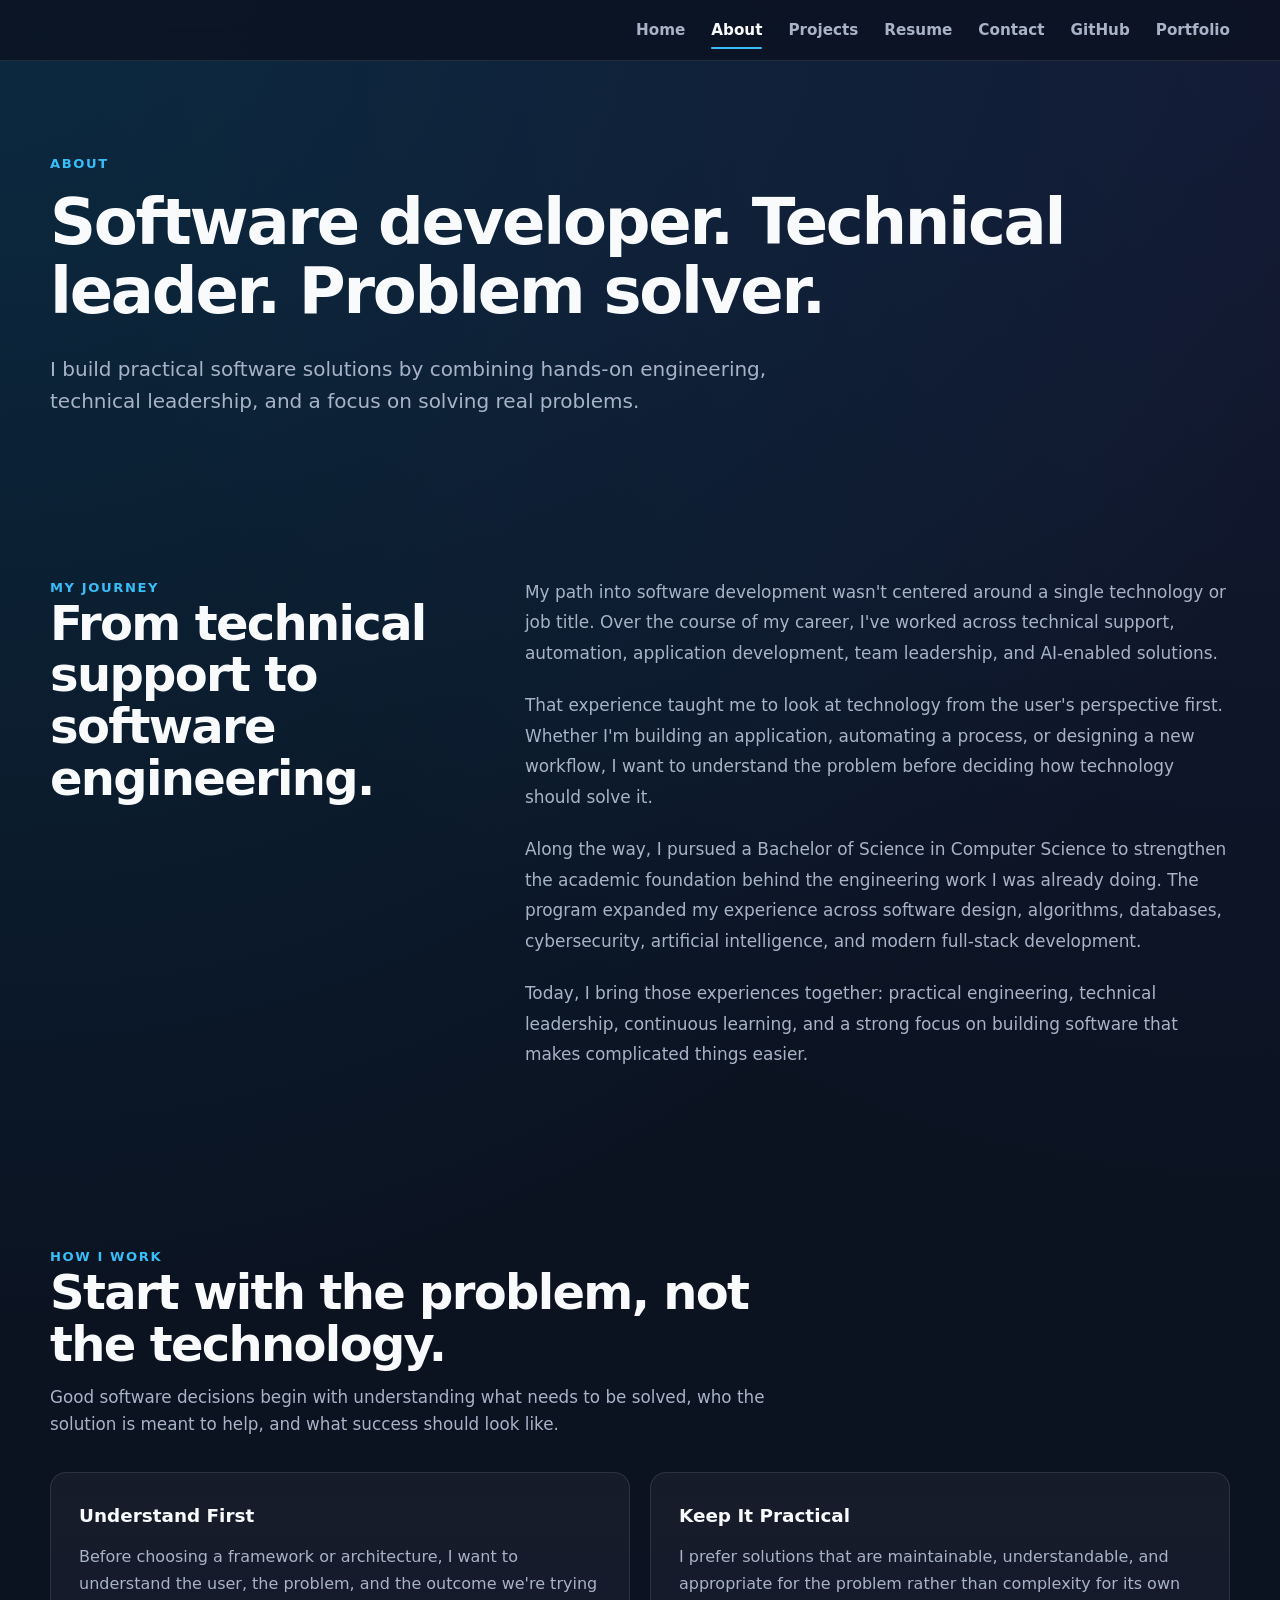
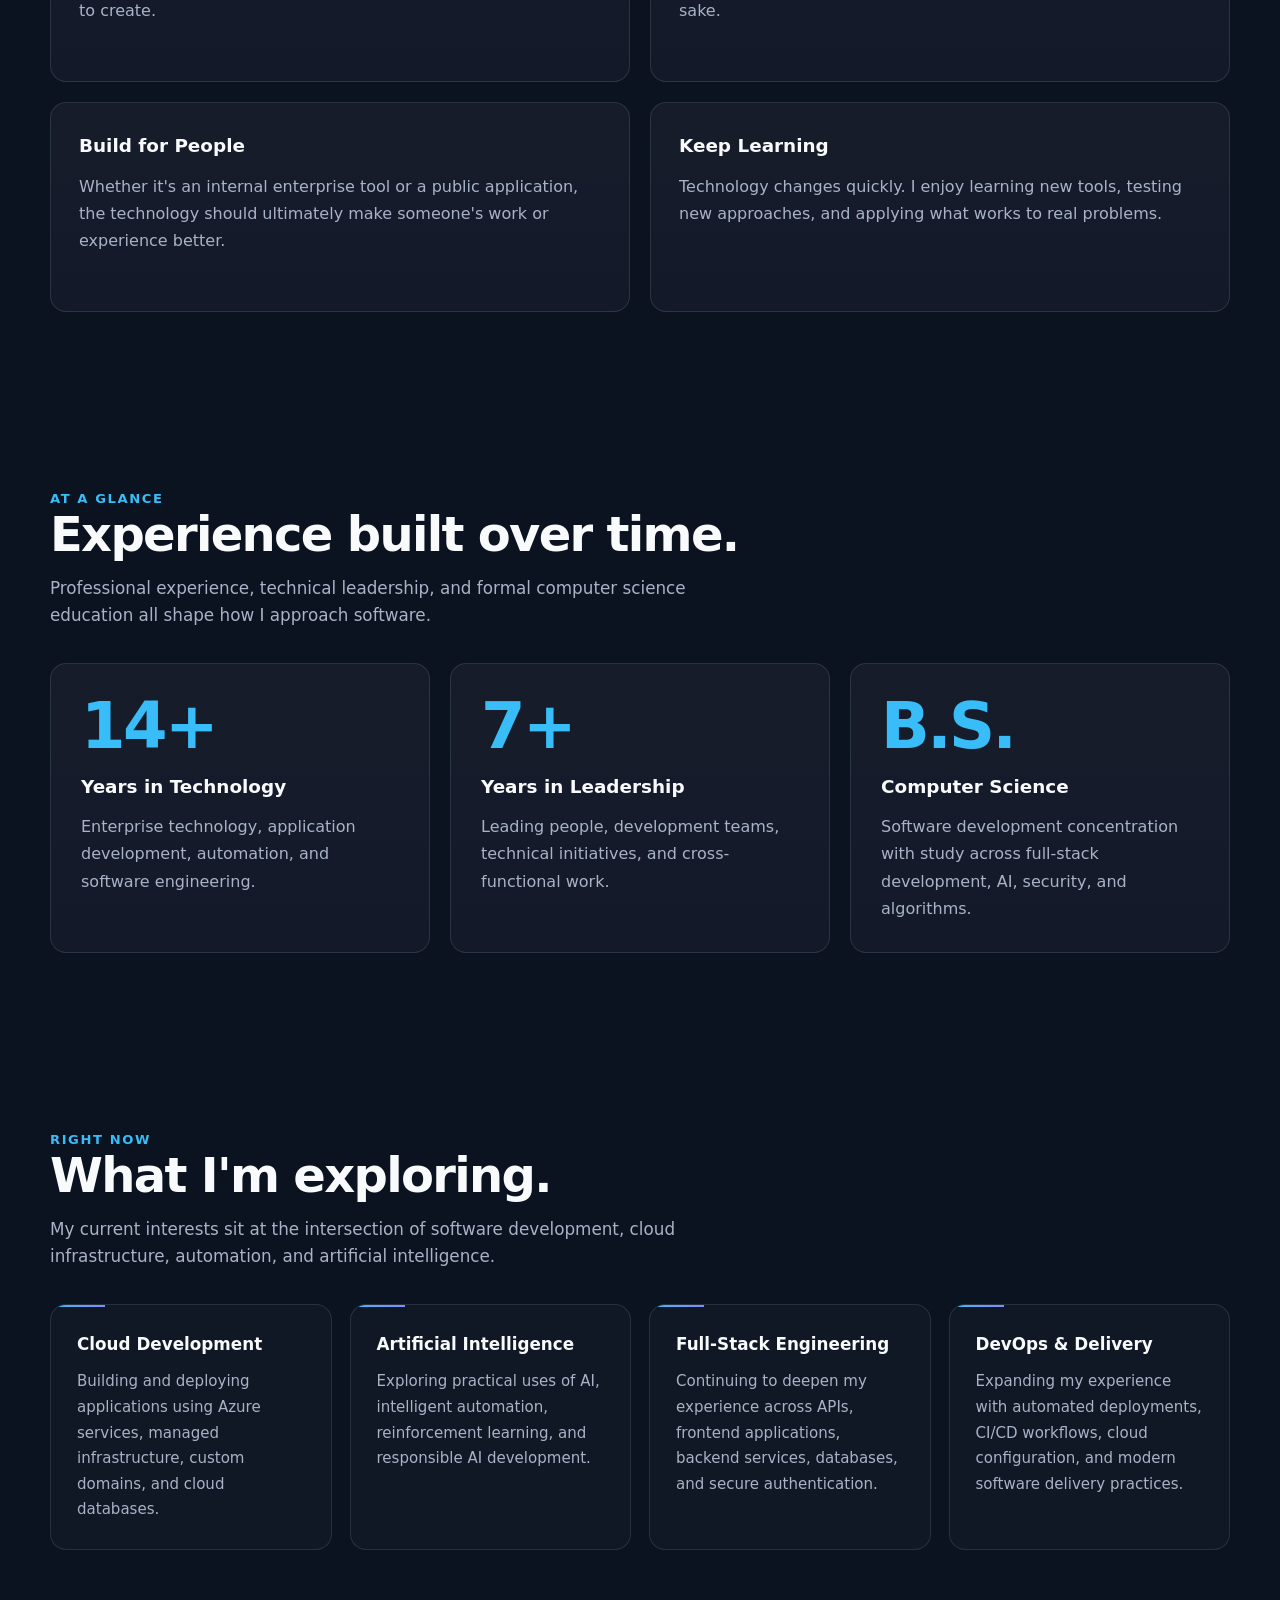
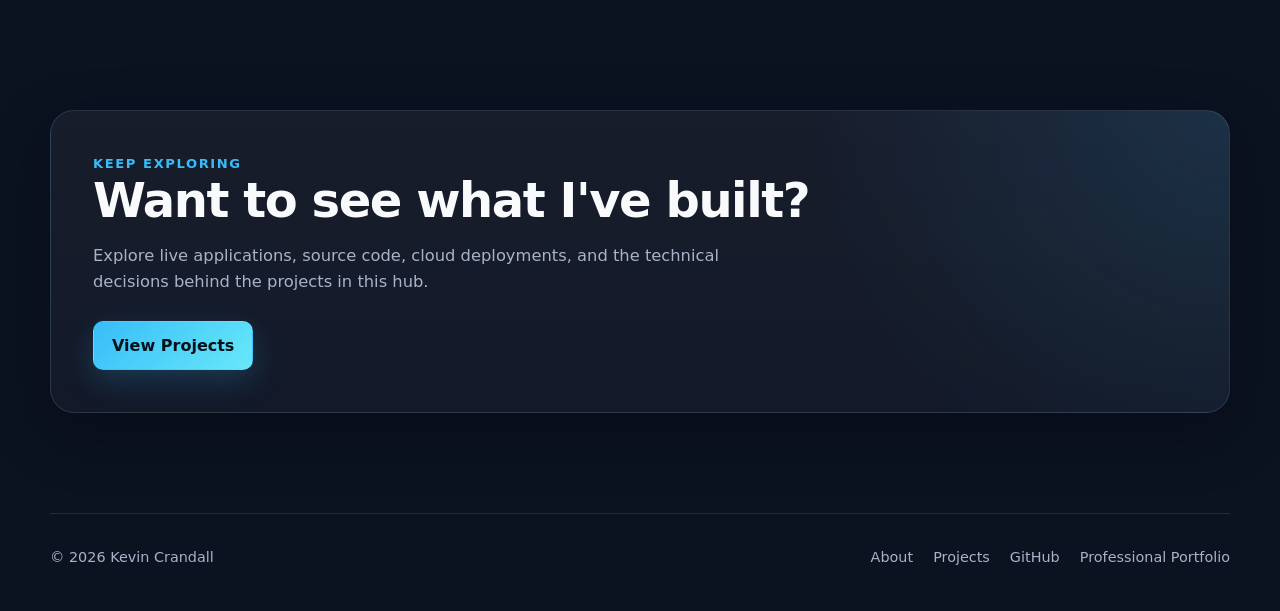
==== about.html @ 57bf664c "Add contact page, projects page, and resume page; update footer year dynamically and enhance navigat" ====
<!DOCTYPE html>
<html lang="en">
  <head>
    <meta charset="UTF-8">
    <meta name="viewport" content="width=device-width, initial-scale=1.0">

    <title>About | Kevin Crandall Developer Hub</title>

    <meta
      name="description"
      content="Learn more about Kevin Crandall, his path into software development, engineering approach, and current technical interests."
    >

    <link rel="icon" href="favicon.ico">
    <link rel="stylesheet" href="assets/css/styles.css">
  </head>

  <body>
    <header class="site-header">
      <nav class="site-nav" aria-label="Primary navigation">
        <div class="nav-links">
          <a href="index.html">Home</a>
          <a href="about.html" aria-current="page">About</a>
          <a href="projects.html">Projects</a>
          <a href="resume.html">Resume</a>
          <a href="contact.html">Contact</a>

          <a
            class="external-nav-link"
            href="https://github.com/kcrandall81087"
            target="_blank"
            rel="noopener noreferrer"
          >
            GitHub
          </a>

          <a
            class="external-nav-link"
            href="https://kevincrandall.me"
            target="_blank"
            rel="noopener noreferrer"
          >
            Portfolio
          </a>
        </div>
      </nav>
    </header>

    <main>
      <!-- About Hero -->
      <section class="page-hero">
        <div class="page-hero-content">
          <p class="eyebrow">About</p>

          <h1>
            Software developer.
            Technical leader.
            Problem solver.
          </h1>

          <p class="page-intro">
            I build practical software solutions by combining hands-on engineering,
            technical leadership, and a focus on solving real problems.
          </p>
        </div>
      </section>

      <!-- My Journey -->
      <section class="section about-section">
        <div class="about-grid">
          <div class="section-heading">
            <p class="eyebrow">My Journey</p>

            <h2>From technical support to software engineering.</h2>
          </div>

          <div class="about-copy">
            <p>
              My path into software development wasn't centered around a
              single technology or job title. Over the course of my career,
              I've worked across technical support, automation, application
              development, team leadership, and AI-enabled solutions.
            </p>

            <p>
              That experience taught me to look at technology from the user's
              perspective first. Whether I'm building an application, automating
              a process, or designing a new workflow, I want to understand the
              problem before deciding how technology should solve it.
            </p>

            <p>
              Along the way, I pursued a Bachelor of Science in Computer Science
              to strengthen the academic foundation behind the engineering work
              I was already doing. The program expanded my experience across
              software design, algorithms, databases, cybersecurity, artificial
              intelligence, and modern full-stack development.
            </p>

            <p>
              Today, I bring those experiences together: practical engineering,
              technical leadership, continuous learning, and a strong focus on
              building software that makes complicated things easier.
            </p>
          </div>
        </div>
      </section>

      <!-- How I Work -->
      <section class="section">
        <div class="section-heading">
          <p class="eyebrow">How I Work</p>

          <h2>Start with the problem, not the technology.</h2>

          <p>
            Good software decisions begin with understanding what needs to be
            solved, who the solution is meant to help, and what success should
            look like.
          </p>
        </div>

        <div class="principles-grid">
          <article class="principle-card">
            <h3>Understand First</h3>

            <p>
              Before choosing a framework or architecture, I want to understand
              the user, the problem, and the outcome we're trying to create.
            </p>
          </article>

          <article class="principle-card">
            <h3>Keep It Practical</h3>

            <p>
              I prefer solutions that are maintainable, understandable, and
              appropriate for the problem rather than complexity for its own sake.
            </p>
          </article>

          <article class="principle-card">
            <h3>Build for People</h3>

            <p>
              Whether it's an internal enterprise tool or a public application,
              the technology should ultimately make someone's work or experience
              better.
            </p>
          </article>

          <article class="principle-card">
            <h3>Keep Learning</h3>

            <p>
              Technology changes quickly. I enjoy learning new tools, testing
              new approaches, and applying what works to real problems.
            </p>
          </article>
        </div>
      </section>

      <!-- Experience -->
      <section class="section">
        <div class="section-heading">
          <p class="eyebrow">At a Glance</p>

          <h2>Experience built over time.</h2>

          <p>
            Professional experience, technical leadership, and formal
            computer science education all shape how I approach software.
          </p>
        </div>

        <div class="experience-grid">
          <article class="experience-card">
            <p class="experience-value">14+</p>
            <h3>Years in Technology</h3>
            <p>
              Enterprise technology, application development,
              automation, and software engineering.
            </p>
          </article>

          <article class="experience-card">
            <p class="experience-value">7+</p>
            <h3>Years in Leadership</h3>
            <p>
              Leading people, development teams, technical initiatives,
              and cross-functional work.
            </p>
          </article>

          <article class="experience-card">
            <p class="experience-value">B.S.</p>
            <h3>Computer Science</h3>
            <p>
              Software development concentration with study across
              full-stack development, AI, security, and algorithms.
            </p>
          </article>
        </div>
      </section>

      <!-- Current Focus -->
      <section class="section">
        <div class="section-heading">
          <p class="eyebrow">Right Now</p>

          <h2>What I'm exploring.</h2>

          <p>
            My current interests sit at the intersection of software
            development, cloud infrastructure, automation, and artificial
            intelligence.
          </p>
        </div>

        <div class="focus-grid">
          <article class="focus-card">
            <h3>Cloud Development</h3>

            <p>
              Building and deploying applications using Azure services,
              managed infrastructure, custom domains, and cloud databases.
            </p>
          </article>

          <article class="focus-card">
            <h3>Artificial Intelligence</h3>

            <p>
              Exploring practical uses of AI, intelligent automation,
              reinforcement learning, and responsible AI development.
            </p>
          </article>

          <article class="focus-card">
            <h3>Full-Stack Engineering</h3>

            <p>
              Continuing to deepen my experience across APIs, frontend
              applications, backend services, databases, and secure
              authentication.
            </p>
          </article>

          <article class="focus-card">
            <h3>DevOps &amp; Delivery</h3>

            <p>
              Expanding my experience with automated deployments,
              CI/CD workflows, cloud configuration, and modern software
              delivery practices.
            </p>
          </article>
        </div>
      </section>

      <!-- Projects CTA -->
      <section class="section about-cta">
        <div class="about-cta-content">
          <p class="eyebrow">Keep Exploring</p>

          <h2>Want to see what I've built?</h2>

          <p>
            Explore live applications, source code, cloud deployments,
            and the technical decisions behind the projects in this hub.
          </p>

          <a class="button primary-button" href="projects.html">
            View Projects
          </a>
        </div>
      </section>
    </main>

    <footer class="site-footer">
      <p>&copy; 2026 Kevin Crandall</p>

      <div class="footer-links">
        <a href="about.html">About</a>
        <a href="projects.html">Projects</a>

        <a
          href="https://github.com/kcrandall81087"
          target="_blank"
          rel="noopener noreferrer"
        >
          GitHub
        </a>

        <a
          href="https://kevincrandall.me"
          target="_blank"
          rel="noopener noreferrer"
        >
          Professional Portfolio
        </a>
      </div>
    </footer>

    <script src="assets/js/script.js"></script>
  </body>
</html>
---- assets/css/styles.css ----
﻿/* =========================================================
   Base
   ========================================================= */

:root {
  --bg: #0b1220;
  --bg-alt: #111827;
  --surface: rgba(17, 24, 39, 0.78);
  --surface-strong: #172033;

  --text: #f8fafc;
  --text-muted: #a8b3c7;

  --accent: #38bdf8;
  --accent-strong: #0ea5e9;
  --accent-soft: rgba(56, 189, 248, 0.12);

  --border: rgba(148, 163, 184, 0.18);
  --border-strong: rgba(56, 189, 248, 0.35);

  --success: #4ade80;

  --shadow: 0 20px 60px rgba(0, 0, 0, 0.28);

  --radius-sm: 10px;
  --radius-md: 16px;
  --radius-lg: 24px;

  --content-width: 1180px;
}

*,
*::before,
*::after {
  box-sizing: border-box;
}

html {
  scroll-behavior: smooth;
}

body {
  margin: 0;
  min-height: 100vh;
  overflow-x: hidden;

  font-family:
    Inter,
    ui-sans-serif,
    system-ui,
    -apple-system,
    BlinkMacSystemFont,
    "Segoe UI",
    sans-serif;

  color: var(--text);
  line-height: 1.6;

  background:
    radial-gradient(
      circle at top left,
      rgba(14, 165, 233, 0.16),
      transparent 34%
    ),
    radial-gradient(
      circle at top right,
      rgba(99, 102, 241, 0.1),
      transparent 30%
    ),
    var(--bg);
}

a {
  color: inherit;
  text-decoration: none;
}

img {
  display: block;
  max-width: 100%;
}


/* =========================================================
   Navigation
   ========================================================= */

.site-header {
  position: sticky;
  top: 0;
  z-index: 1000;

  border-bottom: 1px solid var(--border);
  background: rgba(11, 18, 32, 0.82);
  backdrop-filter: blur(16px);
}

.site-nav {
  width: min(calc(100% - 32px), var(--content-width));
  margin: 0 auto;
  padding: 18px 0;

  display: flex;
  justify-content: flex-end;
  align-items: center;
}

.nav-links {
  display: flex;
  align-items: center;
  gap: 26px;
}

.nav-links a {
  position: relative;

  color: var(--text-muted);
  font-size: 0.95rem;
  font-weight: 600;

  transition:
    color 0.2s ease,
    transform 0.2s ease;
}

.nav-links a:hover,
.nav-links a:focus-visible {
  color: var(--text);
  transform: translateY(-1px);
}

.nav-links a::after {
  content: "";

  position: absolute;
  left: 0;
  bottom: -7px;

  width: 100%;
  height: 2px;

  border-radius: 999px;
  background: var(--accent);

  transform: scaleX(0);
  transform-origin: center;

  transition: transform 0.2s ease;
}

.nav-links a:hover::after,
.nav-links a:focus-visible::after {
  transform: scaleX(1);
}


/* =========================================================
   Shared Layout
   ========================================================= */

.section,
.hero {
  width: min(calc(100% - 32px), var(--content-width));
  margin: 0 auto;
}

.section {
  padding: 88px 0;
}

.section-heading {
  max-width: 720px;
  margin-bottom: 34px;
}

.section-heading h2,
.hero h1 {
  margin: 0;

  line-height: 1.08;
  letter-spacing: -0.035em;
}

.section-heading h2 {
  font-size: clamp(2rem, 5vw, 3rem);
}

.section-heading p:not(.eyebrow) {
  margin: 14px 0 0;

  color: var(--text-muted);
  font-size: 1.05rem;
}

.section-actions {
  margin-top: 32px;
}


/* =========================================================
   Eyebrow Labels
   ========================================================= */

.eyebrow {
  margin: 0;

  color: var(--accent);

  font-size: 0.82rem;
  font-weight: 800;

  letter-spacing: 0.12em;
  text-transform: uppercase;
}


/* =========================================================
   Hero
   ========================================================= */

.hero {
  min-height: 72vh;

  display: flex;
  align-items: center;

  padding: 96px 0;
}

.hero-content {
  width: 100%;
  max-width: 1100px;
}

.hero-identity {
  display: flex;
  align-items: center;
  gap: 14px;

  margin-bottom: 18px;
}

.hero-label {
  margin: 0;

  color: var(--text-muted);

  font-size: 0.82rem;
  font-weight: 600;

  letter-spacing: 0.08em;
  text-transform: uppercase;
}

.hero-label::before {
  content: "/";

  margin-right: 14px;

  color: var(--border-strong);
}

.hero h1 {
  max-width: none;

  font-size: clamp(3rem, 5vw, 5rem);
}

.hero h1 span {
  display: block;
  white-space: nowrap;
}

.hero-description {
  max-width: 700px;

  margin: 26px 0 0;

  color: var(--text-muted);

  font-size: clamp(1.05rem, 2vw, 1.25rem);
}

.hero-actions {
  display: flex;
  flex-wrap: wrap;
  gap: 14px;

  margin-top: 34px;
}


/* =========================================================
   Buttons and Text Links
   ========================================================= */

.button,
.text-link {
  display: inline-flex;
  justify-content: center;
  align-items: center;
}

.button {
  min-height: 46px;

  padding: 11px 18px;

  border: 1px solid transparent;
  border-radius: var(--radius-sm);

  font-weight: 700;

  transition:
    transform 0.2s ease,
    border-color 0.2s ease,
    background 0.2s ease,
    box-shadow 0.2s ease;
}

.button:hover,
.button:focus-visible,
.text-link:hover,
.text-link:focus-visible {
  transform: translateY(-2px);
}

.primary-button {
  color: #04111a;

  background:
    linear-gradient(
      135deg,
      var(--accent),
      #67e8f9
    );

  box-shadow:
    0 10px 30px rgba(56, 189, 248, 0.2);
}

.primary-button:hover,
.primary-button:focus-visible {
  box-shadow:
    0 14px 36px rgba(56, 189, 248, 0.28);
}

.secondary-button {
  color: var(--text);

  border-color: var(--border);

  background:
    rgba(255, 255, 255, 0.035);
}

.secondary-button:hover,
.secondary-button:focus-visible {
  border-color: var(--border-strong);

  background:
    rgba(56, 189, 248, 0.08);
}

.text-link {
  color: var(--accent);

  font-weight: 700;

  transition:
    color 0.2s ease,
    transform 0.2s ease;
}

.text-link:hover,
.text-link:focus-visible {
  color: #7dd3fc;
}


/* =========================================================
   Projects
   ========================================================= */

.projects-grid {
  display: grid;

  grid-template-columns:
    repeat(auto-fit, minmax(300px, 1fr));

  gap: 24px;
}

.project-card,
.featured-project-card {
  position: relative;
  overflow: hidden;

  border: 1px solid var(--border);
  border-radius: var(--radius-lg);

  background:
    linear-gradient(
      180deg,
      rgba(255, 255, 255, 0.035),
      rgba(255, 255, 255, 0.015)
    ),
    var(--surface);

  box-shadow: var(--shadow);

  transition:
    transform 0.25s ease,
    border-color 0.25s ease,
    box-shadow 0.25s ease;
}

.project-card::before,
.featured-project-card::before {
  content: "";

  position: absolute;
  inset: 0 0 auto 0;

  height: 3px;

  background:
    linear-gradient(
      90deg,
      var(--accent),
      #818cf8
    );
}

.project-card:hover,
.featured-project-card:hover {
  transform: translateY(-5px);

  border-color: var(--border-strong);

  box-shadow:
    0 28px 70px rgba(0, 0, 0, 0.35);
}

.project-content,
.featured-project-content {
  padding: 32px;
}

.project-status {
  display: inline-flex;
  align-items: center;
  gap: 8px;

  margin: 0 0 18px;

  color: var(--success);

  font-size: 0.82rem;
  font-weight: 800;

  letter-spacing: 0.08em;
  text-transform: uppercase;
}

.project-status::before {
  content: "";

  width: 8px;
  height: 8px;

  border-radius: 50%;

  background: var(--success);

  box-shadow:
    0 0 14px rgba(74, 222, 128, 0.75);
}

.project-card h3,
.featured-project-content h3 {
  margin: 0;

  font-size: clamp(1.7rem, 3vw, 2.2rem);

  letter-spacing: -0.02em;
}

.project-description,
.featured-project-content p:not(.project-status) {
  margin: 16px 0 0;

  color: var(--text-muted);

  line-height: 1.75;
}

.tech-stack {
  display: flex;
  flex-wrap: wrap;
  gap: 10px;

  margin-top: 24px;
}

.tech-stack span {
  padding: 7px 11px;

  border: 1px solid var(--border);
  border-radius: 999px;

  color: #cbd5e1;

  background:
    rgba(255, 255, 255, 0.035);

  font-size: 0.82rem;
  font-weight: 600;
}

.project-actions {
  display: flex;
  flex-wrap: wrap;
  align-items: center;

  gap: 14px;

  margin-top: 28px;
}

.project-meta {
  margin: 24px 0 0;

  color: #738097;

  font-size: 0.82rem;
}


/* =========================================================
   Featured Projects
   ========================================================= */

.featured-projects {
  display: grid;

  grid-template-columns:
    repeat(3, minmax(0, 1fr));

  gap: 24px;
}


/* =========================================================
   Infrastructure
   ========================================================= */

.infrastructure-grid {
  display: grid;

  grid-template-columns:
    repeat(4, minmax(0, 1fr));

  gap: 18px;
}

.infrastructure-card {
  min-height: 150px;

  padding: 24px;

  border: 1px solid var(--border);
  border-radius: var(--radius-md);

  background:
    rgba(255, 255, 255, 0.025);

  transition:
    transform 0.2s ease,
    border-color 0.2s ease,
    background 0.2s ease;
}

.infrastructure-card:hover {
  transform: translateY(-3px);

  border-color: var(--border-strong);

  background:
    rgba(56, 189, 248, 0.055);
}

.infrastructure-card h3 {
  margin: 0;

  font-size: 1rem;
}

.infrastructure-card p {
  margin: 10px 0 0;

  color: var(--text-muted);

  font-size: 0.94rem;
}


/* =========================================================
   Secondary Page Hero
   ========================================================= */

.page-hero {
  width: min(calc(100% - 32px), var(--content-width));

  margin: 0 auto;

  padding: 92px 0 72px;
}

.page-hero-content {
  width: 100%;
  max-width: 1100px;
}

.page-hero h1 {
  max-width: none;

  margin: 14px 0 0;

  font-size: clamp(3rem, 5vw, 5rem);

  line-height: 1.08;
  letter-spacing: -0.035em;
}

.page-intro {
  max-width: 760px;

  margin: 26px 0 0;

  color: var(--text-muted);

  font-size: clamp(1.05rem, 2vw, 1.25rem);
}


/* =========================================================
   About Layout
   ========================================================= */

.about-grid {
  display: grid;

  grid-template-columns:
    minmax(260px, 0.8fr)
    minmax(0, 1.4fr);

  gap: 72px;
  align-items: start;
}

.about-grid .section-heading {
  margin-bottom: 0;
}

.about-copy {
  max-width: 760px;
}

.about-copy p {
  margin: 0 0 22px;

  color: var(--text-muted);

  font-size: 1.06rem;
  line-height: 1.8;
}

.about-copy p:last-child {
  margin-bottom: 0;
}


/* =========================================================
   Principles
   ========================================================= */

.principles-grid {
  display: grid;

  grid-template-columns:
    repeat(2, minmax(0, 1fr));

  gap: 20px;
}

.principle-card {
  min-height: 210px;

  padding: 28px;

  border: 1px solid var(--border);
  border-radius: var(--radius-md);

  background:
    linear-gradient(
      180deg,
      rgba(255, 255, 255, 0.03),
      rgba(255, 255, 255, 0.015)
    ),
    var(--surface);

  transition:
    transform 0.22s ease,
    border-color 0.22s ease,
    background 0.22s ease;
}

.principle-card:hover {
  transform: translateY(-4px);

  border-color: var(--border-strong);

  background:
    rgba(56, 189, 248, 0.045);
}

.principle-card h3 {
  margin: 0;

  font-size: 1.15rem;
}

.principle-card p {
  margin: 12px 0 0;

  color: var(--text-muted);

  line-height: 1.7;
}


/* =========================================================
   Current Focus
   ========================================================= */

.focus-grid {
  display: grid;

  grid-template-columns:
    repeat(4, minmax(0, 1fr));

  gap: 18px;
}

.focus-card {
  position: relative;

  min-height: 220px;

  padding: 26px;

  overflow: hidden;

  border: 1px solid var(--border);
  border-radius: var(--radius-md);

  background:
    rgba(255, 255, 255, 0.025);

  transition:
    transform 0.22s ease,
    border-color 0.22s ease,
    background 0.22s ease;
}

.focus-card::before {
  content: "";

  position: absolute;
  top: 0;
  left: 0;

  width: 54px;
  height: 2px;

  background:
    linear-gradient(
      90deg,
      var(--accent),
      #818cf8
    );
}

.focus-card:hover {
  transform: translateY(-4px);

  border-color: var(--border-strong);

  background:
    rgba(56, 189, 248, 0.045);
}

.focus-card h3 {
  margin: 0;

  font-size: 1.05rem;
}

.focus-card p {
  margin: 12px 0 0;

  color: var(--text-muted);

  font-size: 0.94rem;
  line-height: 1.7;
}


/* =========================================================
   Experience
   ========================================================= */

.experience-grid {
  display: grid;

  grid-template-columns:
    repeat(3, minmax(0, 1fr));

  gap: 20px;
}

.experience-card {
  padding: 30px;

  border: 1px solid var(--border);
  border-radius: var(--radius-md);

  background:
    linear-gradient(
      180deg,
      rgba(255, 255, 255, 0.03),
      rgba(255, 255, 255, 0.015)
    ),
    var(--surface);
}

.experience-value {
  margin: 0 0 14px;

  color: var(--accent);

  font-size: clamp(2.5rem, 5vw, 4rem);
  font-weight: 800;

  line-height: 1;
  letter-spacing: -0.04em;
}

.experience-card h3 {
  margin: 0;

  font-size: 1.15rem;
}

.experience-card p:not(.experience-value) {
  margin: 12px 0 0;

  color: var(--text-muted);

  line-height: 1.7;
}


/* =========================================================
   About CTA
   ========================================================= */

.about-cta {
  padding-top: 72px;
  padding-bottom: 100px;
}

.about-cta-content {
  position: relative;
  overflow: hidden;

  padding: 42px;

  border: 1px solid var(--border);
  border-radius: var(--radius-lg);

  background:
    radial-gradient(
      circle at top right,
      rgba(56, 189, 248, 0.12),
      transparent 34%
    ),
    linear-gradient(
      180deg,
      rgba(255, 255, 255, 0.035),
      rgba(255, 255, 255, 0.015)
    ),
    var(--surface);

  box-shadow: var(--shadow);
}

.about-cta-content h2 {
  margin: 0;

  font-size: clamp(2rem, 4vw, 3rem);

  line-height: 1.1;
  letter-spacing: -0.03em;
}

.about-cta-content p:not(.eyebrow) {
  max-width: 660px;

  margin: 16px 0 26px;

  color: var(--text-muted);

  font-size: 1.02rem;
}


/* =========================================================
   Contact
   ========================================================= */

.contact-grid {
  display: grid;

  grid-template-columns:
    repeat(2, minmax(0, 1fr));

  gap: 20px;
}

.contact-card {
  position: relative;

  min-height: 260px;

  padding: 30px;

  display: flex;
  flex-direction: column;
  align-items: flex-start;

  border: 1px solid var(--border);
  border-radius: var(--radius-md);

  background:
    linear-gradient(
      180deg,
      rgba(255, 255, 255, 0.03),
      rgba(255, 255, 255, 0.015)
    ),
    var(--surface);

  transition:
    transform 0.22s ease,
    border-color 0.22s ease,
    background 0.22s ease;
}

.contact-card:hover {
  transform: translateY(-4px);

  border-color: var(--border-strong);

  background:
    rgba(56, 189, 248, 0.045);
}


/* =========================================================
   Contact Card Header
   ========================================================= */

.contact-card-header {
  display: flex;
  align-items: center;
  gap: 10px;

  margin-bottom: 14px;
}

.contact-icon {
  flex: 0 0 auto;

  width: 20px;
  height: 20px;

  color: var(--accent);
}

.contact-label {
  margin: 0;

  color: var(--accent);

  font-size: 0.82rem;
  font-weight: 800;

  letter-spacing: 0.1em;
  text-transform: uppercase;
}


/* =========================================================
   Contact Card Content
   ========================================================= */

.contact-card h3 {
  margin: 0;

  font-size: clamp(1.5rem, 3vw, 2rem);

  line-height: 1.15;
  letter-spacing: -0.025em;
}

.contact-card > p:not(.contact-address) {
  margin: 14px 0 24px;

  color: var(--text-muted);

  line-height: 1.75;
}

.contact-address {
  margin: 2px 0 18px;

  color: var(--text-muted);

  font-size: 0.95rem;
  font-weight: 600;
}

.contact-action {
  margin-top: auto;
}


/* =========================================================
   Professional Interests
   ========================================================= */

.contact-opportunities {
  border-top: 1px solid var(--border);
}

.contact-opportunities-grid {
  display: grid;

  grid-template-columns:
    minmax(260px, 0.8fr)
    minmax(0, 1.4fr);

  gap: 72px;
  align-items: start;
}

.contact-opportunities-grid .section-heading {
  margin-bottom: 0;
}

.interest-list {
  display: grid;
}

.interest-item {
  padding: 24px 0;

  border-bottom: 1px solid var(--border);
}

.interest-item:first-child {
  padding-top: 0;
}

.interest-item:last-child {
  padding-bottom: 0;
  border-bottom: 0;
}

.interest-item h3 {
  margin: 0;

  font-size: 1.15rem;
}

.interest-item p {
  max-width: 680px;

  margin: 8px 0 0;

  color: var(--text-muted);

  line-height: 1.7;
}


/* =========================================================
   Active Navigation State
   ========================================================= */

.nav-links a[aria-current="page"] {
  color: var(--text);
}

.nav-links a[aria-current="page"]::after {
  transform: scaleX(1);
}


/* =========================================================
   External Navigation Separation
   ========================================================= */

.external-nav-link:first-of-type {
  margin-left: 14px;
}

.external-nav-link:first-of-type::before {
  content: "";

  position: absolute;
  left: -20px;
  top: 50%;

  width: 1px;
  height: 18px;

  background: var(--border);

  transform: translateY(-50%);
}


/* =========================================================
   Footer
   ========================================================= */

.site-footer {
  width: min(calc(100% - 32px), var(--content-width));

  margin: 0 auto;

  padding: 32px 0 42px;

  border-top: 1px solid var(--border);

  display: flex;
  justify-content: space-between;
  align-items: center;
  gap: 20px;

  color: var(--text-muted);

  font-size: 0.9rem;
}

.site-footer p {
  margin: 0;
}

.footer-links {
  display: flex;
  gap: 20px;
}

.footer-links a {
  transition: color 0.2s ease;
}

.footer-links a:hover,
.footer-links a:focus-visible {
  color: var(--text);
}


/* =========================================================
   Accessibility
   ========================================================= */

a:focus-visible {
  outline: 2px solid var(--accent);
  outline-offset: 4px;
}


/* =========================================================
   Responsive
   ========================================================= */

@media (max-width: 1100px) {

  .hero h1 span {
    white-space: normal;
  }

}


@media (max-width: 1000px) {

  .about-grid {
    grid-template-columns: 1fr;
    gap: 28px;
  }

  .about-grid .section-heading {
    max-width: 720px;
  }

  .focus-grid {
    grid-template-columns:
      repeat(2, minmax(0, 1fr));
  }

  .featured-projects {
    grid-template-columns: 1fr;
  }

  .contact-opportunities-grid {
    grid-template-columns: 1fr;
    gap: 32px;
  }

}


@media (max-width: 900px) {

  .infrastructure-grid {
    grid-template-columns:
      repeat(2, minmax(0, 1fr));
  }

}


@media (max-width: 800px) {

  .experience-grid,
  .contact-grid {
    grid-template-columns: 1fr;
  }

}


@media (max-width: 700px) {

  .site-nav {
    justify-content: center;
  }

  .nav-links {
    justify-content: center;
    flex-wrap: wrap;

    gap: 14px 20px;
  }

  .hero {
    min-height: auto;

    padding: 72px 0;
  }

  .hero-identity {
    align-items: flex-start;
    flex-direction: column;

    gap: 4px;
  }

  .hero-label::before {
    display: none;
  }

  .section {
    padding: 68px 0;
  }

  .project-content,
  .featured-project-content {
    padding: 24px;
  }

  .page-hero {
    min-height: auto;

    padding: 72px 0;
  }

  .principles-grid,
  .focus-grid {
    grid-template-columns: 1fr;
  }

  .principle-card,
  .focus-card {
    min-height: auto;
  }

  .about-cta-content {
    padding: 30px 24px;
  }

  .external-nav-link:first-of-type {
    margin-left: 0;
  }

  .external-nav-link:first-of-type::before {
    display: none;
  }

  .site-footer {
    flex-direction: column;
    align-items: flex-start;
  }

}


@media (max-width: 520px) {

  .infrastructure-grid {
    grid-template-columns: 1fr;
  }

  .hero-actions,
  .project-actions {
    flex-direction: column;
    align-items: stretch;
  }

  .button,
  .text-link {
    width: 100%;

    justify-content: center;
  }

}

/* ==========================================
   Resume Placeholder
========================================== */

.placeholder-card {
    max-width: 760px;

    background: var(--surface);

    border: 1px solid var(--border);

    border-radius: var(--radius);

    padding: 3rem;
}

.placeholder-card h2 {
    margin: 0.75rem 0 1rem;
}

.placeholder-card p {
    margin: 0;

    color: var(--text-muted);

    line-height: 1.8;
}
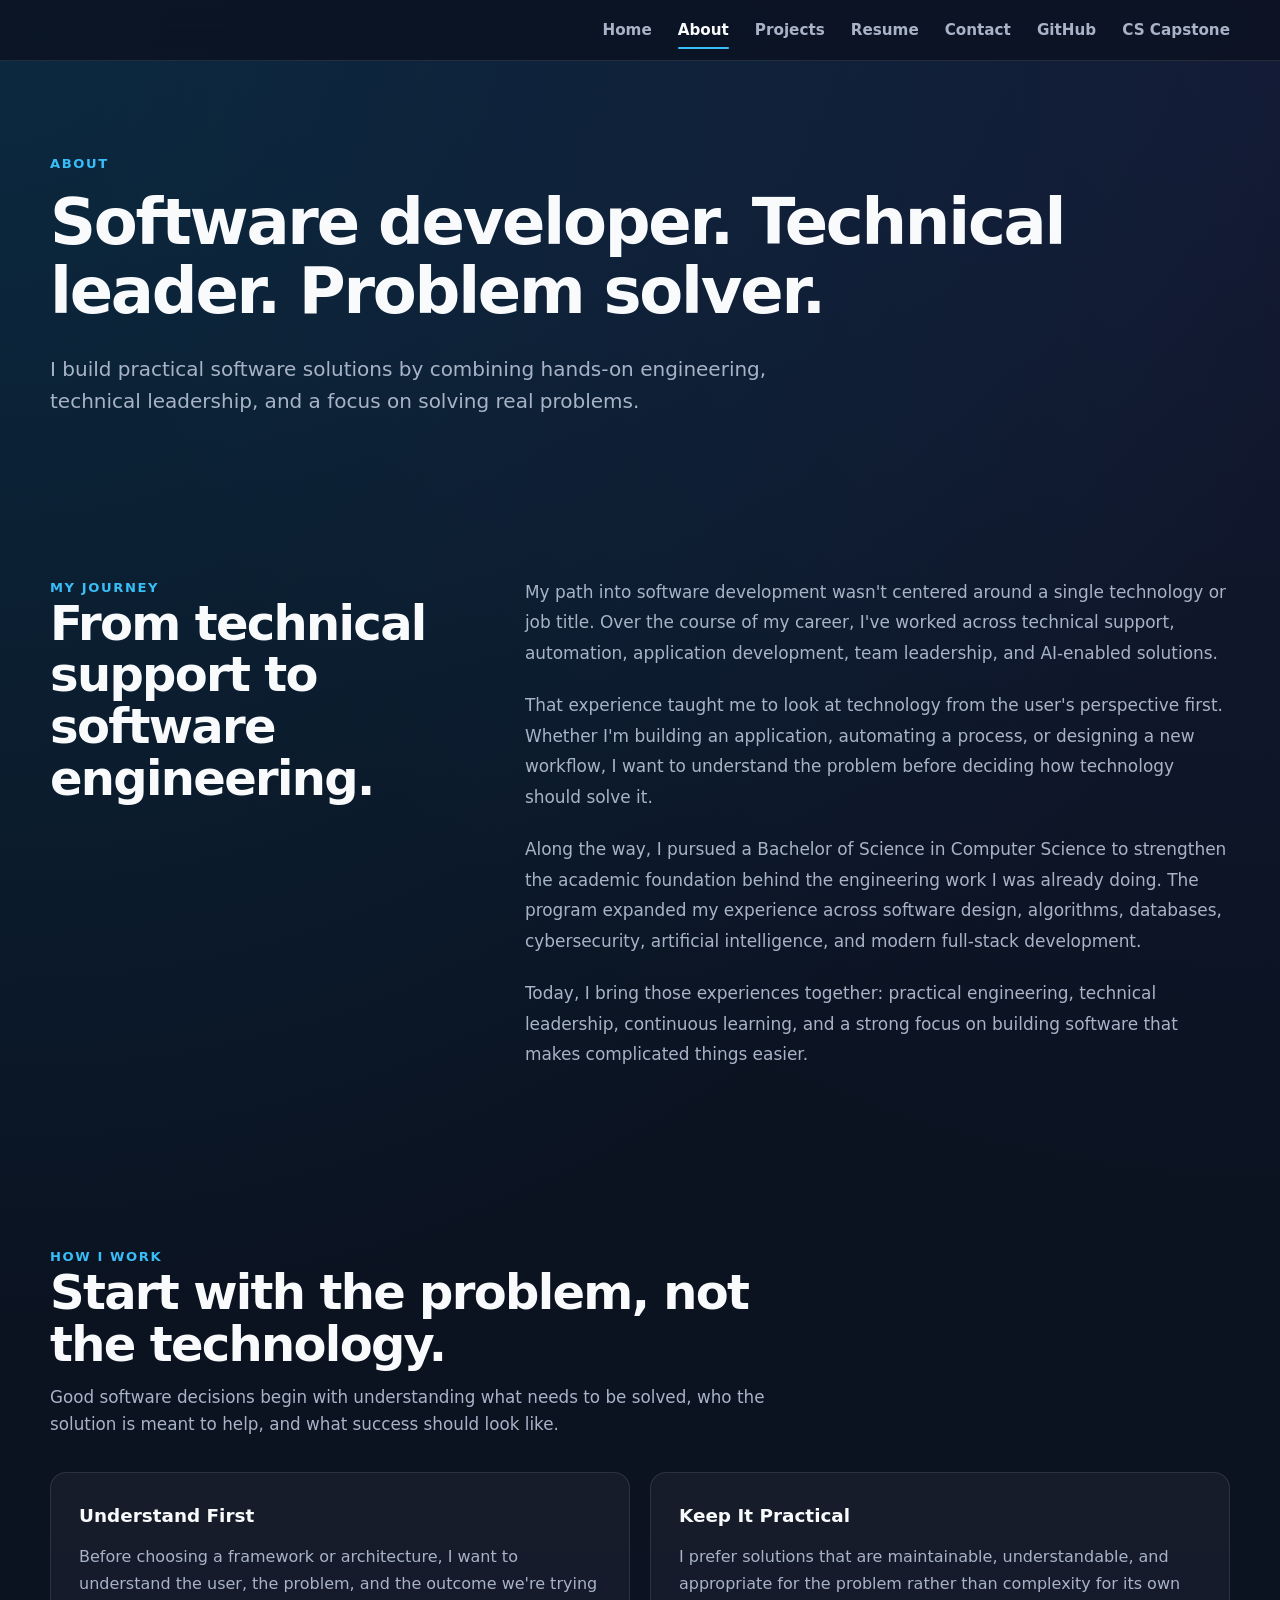
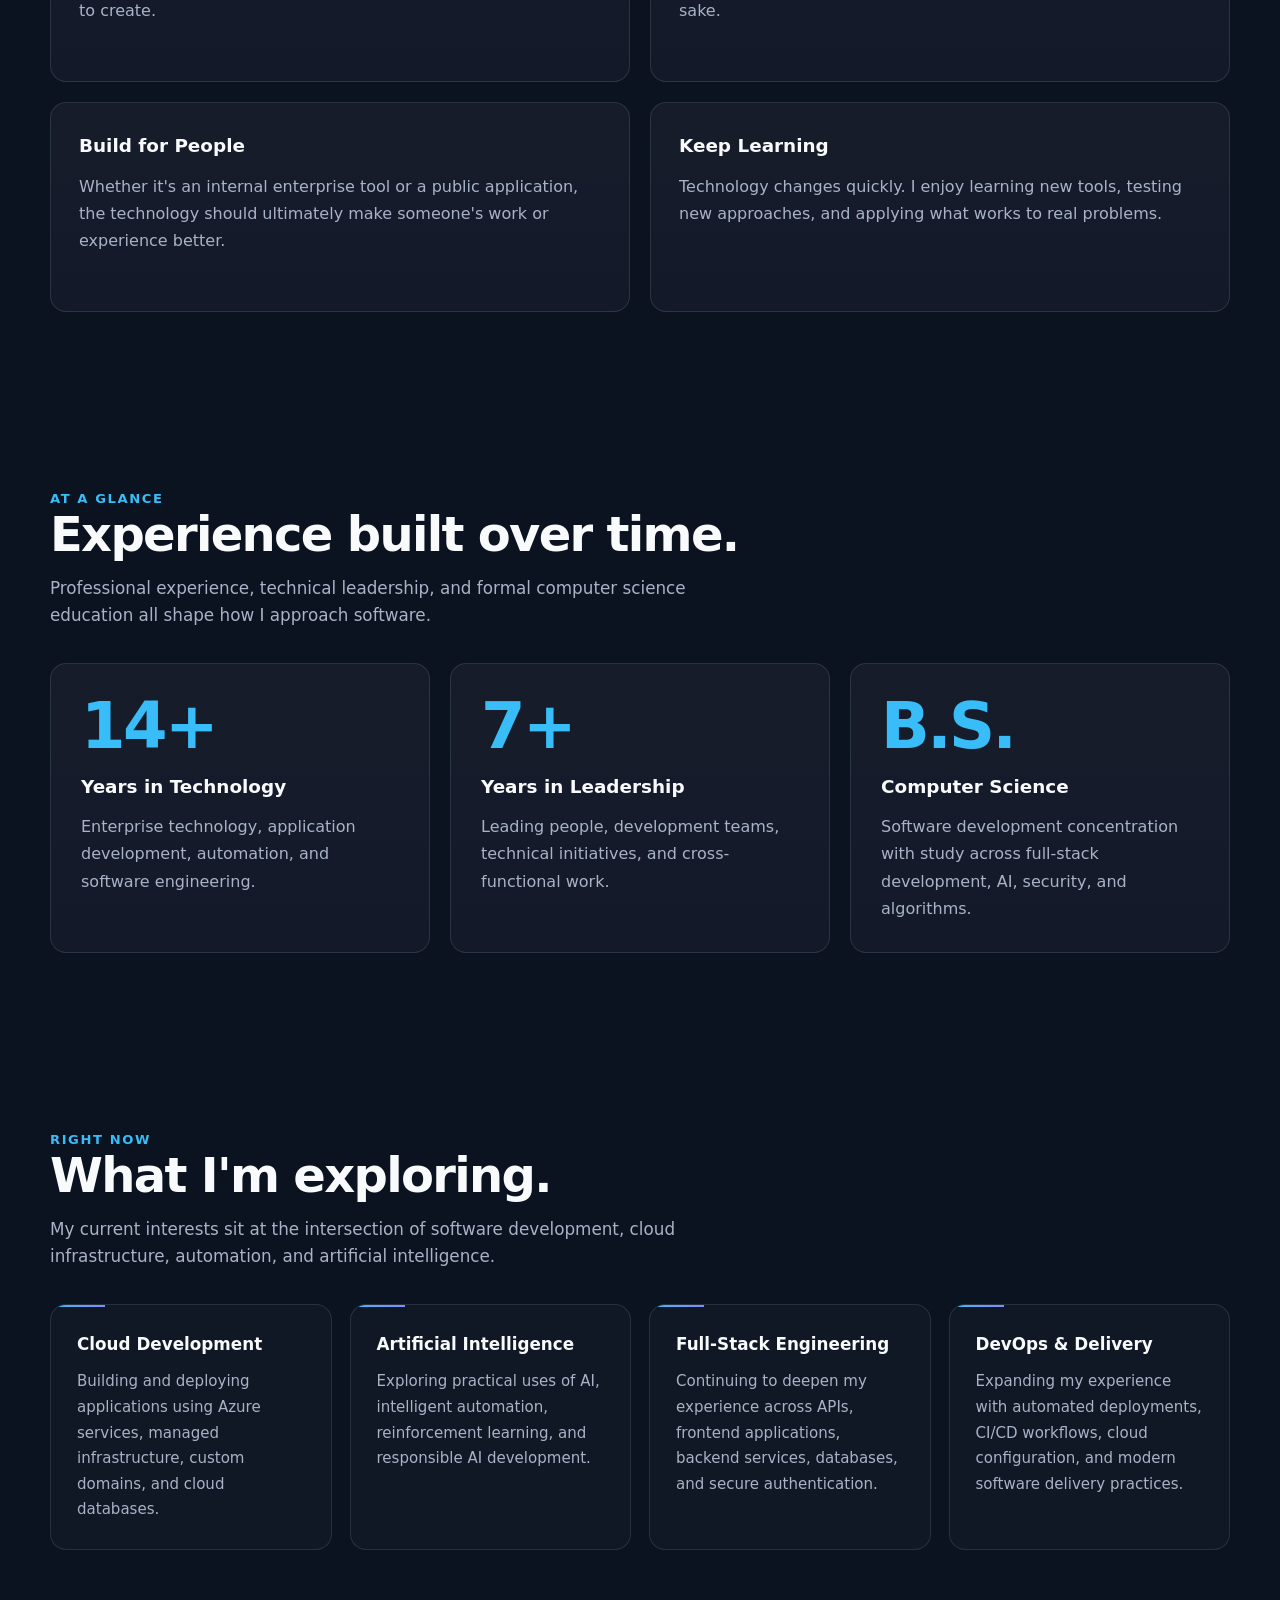
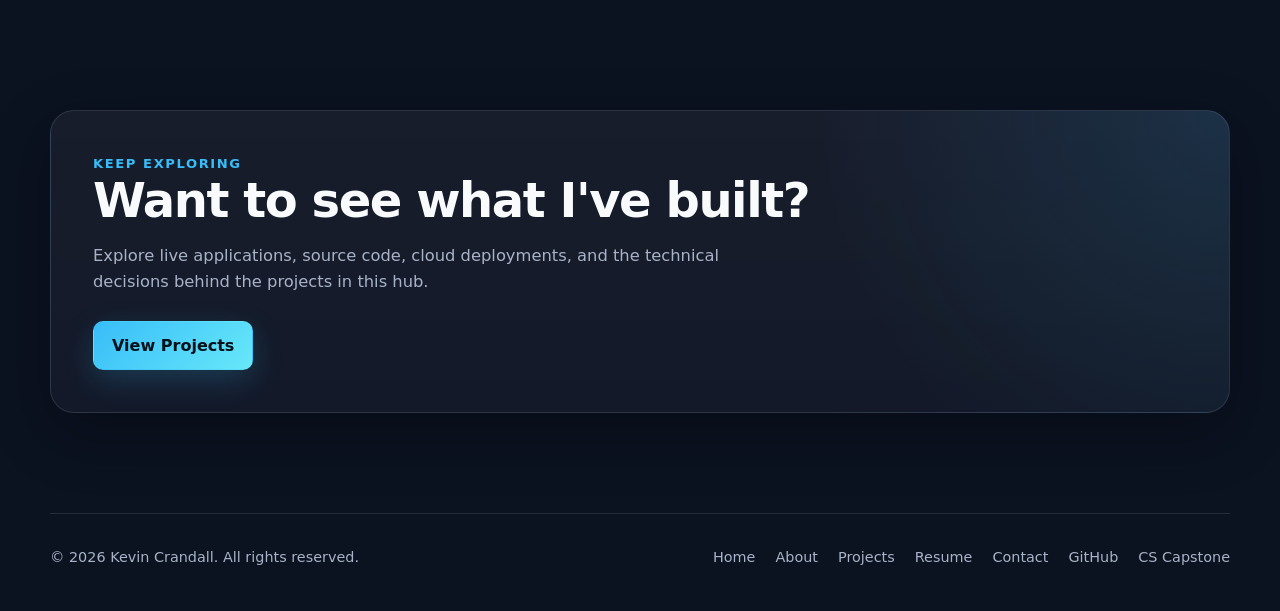
==== commit 0c0bb2c3: "Refactor site structure: add header and footer templates, enhance navigation with toggle button, upd" ====
--- a/about.html
+++ b/about.html
@@ -3,6 +3,8 @@
   <head>
     <meta charset="UTF-8">
     <meta name="viewport" content="width=device-width, initial-scale=1.0">
+    <meta name="theme-color" content="#0b1220">
+    <meta name="color-scheme" content="dark">
 
     <title>About | Kevin Crandall Developer Hub</title>
 
@@ -18,7 +20,19 @@
   <body>
     <header class="site-header">
       <nav class="site-nav" aria-label="Primary navigation">
-        <div class="nav-links">
+        <button
+          class="nav-toggle"
+          type="button"
+          aria-expanded="false"
+          aria-controls="primary-nav-links"
+          aria-label="Toggle navigation menu"
+        >
+          <span></span>
+          <span></span>
+          <span></span>
+        </button>
+
+        <div class="nav-links" id="primary-nav-links">
           <a href="index.html">Home</a>
           <a href="about.html" aria-current="page">About</a>
           <a href="projects.html">Projects</a>
@@ -40,7 +54,7 @@
             target="_blank"
             rel="noopener noreferrer"
           >
-            Portfolio
+            CS Capstone
           </a>
         </div>
       </nav>
@@ -278,28 +292,42 @@
     </main>
 
     <footer class="site-footer">
-      <p>&copy; 2026 Kevin Crandall</p>
+
+    <p>
+        &copy; <span id="current-year"></span> Kevin Crandall.
+        All rights reserved.
+    </p>
 
       <div class="footer-links">
-        <a href="about.html">About</a>
-        <a href="projects.html">Projects</a>
-
-        <a
-          href="https://github.com/kcrandall81087"
-          target="_blank"
-          rel="noopener noreferrer"
-        >
-          GitHub
-        </a>
-
-        <a
-          href="https://kevincrandall.me"
-          target="_blank"
-          rel="noopener noreferrer"
-        >
-          Professional Portfolio
-        </a>
+
+          <a href="index.html">Home</a>
+
+          <a href="about.html">About</a>
+
+          <a href="projects.html">Projects</a>
+
+          <a href="resume.html">Resume</a>
+
+          <a href="contact.html">Contact</a>
+
+          <a
+              href="https://github.com/kcrandall81087"
+              target="_blank"
+              rel="noopener noreferrer"
+          >
+              GitHub
+          </a>
+
+          <a
+              href="https://kevincrandall.me"
+              target="_blank"
+              rel="noopener noreferrer"
+          >
+              CS Capstone
+          </a>
+
       </div>
+
     </footer>
 
     <script src="assets/js/script.js"></script>
--- a/assets/css/styles.css
+++ b/assets/css/styles.css
@@ -43,6 +43,7 @@
   margin: 0;
   min-height: 100vh;
   overflow-x: hidden;
+  -webkit-text-size-adjust: 100%;
 
   font-family:
     Inter,
@@ -75,9 +76,18 @@
   text-decoration: none;
 }
 
-img {
+img,
+svg {
   display: block;
   max-width: 100%;
+  height: auto;
+}
+
+button,
+input,
+textarea,
+select {
+  font: inherit;
 }
 
 
@@ -103,6 +113,53 @@
   display: flex;
   justify-content: flex-end;
   align-items: center;
+}
+
+.nav-toggle {
+  display: none;
+  align-items: center;
+  justify-content: center;
+  flex-direction: column;
+  gap: 5px;
+
+  width: 46px;
+  height: 46px;
+  padding: 0;
+
+  border: 1px solid var(--border);
+  border-radius: 12px;
+
+  background: rgba(255, 255, 255, 0.025);
+  color: var(--text);
+  cursor: pointer;
+  transition: border-color 0.2s ease, background 0.2s ease, transform 0.2s ease;
+}
+
+.nav-toggle:hover,
+.nav-toggle:focus-visible {
+  border-color: var(--border-strong);
+  background: rgba(56, 189, 248, 0.08);
+}
+
+.nav-toggle span {
+  display: block;
+  width: 18px;
+  height: 2px;
+  border-radius: 999px;
+  background: currentColor;
+  transition: transform 0.25s ease, opacity 0.2s ease, width 0.2s ease;
+}
+
+.nav-toggle.is-open span:nth-child(1) {
+  transform: translateY(7px) rotate(45deg);
+}
+
+.nav-toggle.is-open span:nth-child(2) {
+  opacity: 0;
+}
+
+.nav-toggle.is-open span:nth-child(3) {
+  transform: translateY(-7px) rotate(-45deg);
 }
 
 .nav-links {
@@ -1242,6 +1299,15 @@
       repeat(2, minmax(0, 1fr));
   }
 
+  .site-footer {
+    flex-direction: column;
+    align-items: flex-start;
+  }
+
+  .footer-links {
+    flex-wrap: wrap;
+  }
+
 }
 
 
@@ -1258,14 +1324,65 @@
 @media (max-width: 700px) {
 
   .site-nav {
-    justify-content: center;
+    position: relative;
+    justify-content: space-between;
+    align-items: center;
+    padding: 12px 0;
+  }
+
+  .nav-toggle {
+    display: inline-flex;
+    margin-left: auto;
   }
 
   .nav-links {
-    justify-content: center;
-    flex-wrap: wrap;
-
-    gap: 14px 20px;
+    position: absolute;
+    top: calc(100% + 8px);
+    right: 0;
+    left: 0;
+    z-index: 1001;
+
+    display: none;
+    flex-direction: column;
+    align-items: stretch;
+    gap: 0;
+
+    padding: 12px;
+
+    border: 1px solid var(--border);
+    border-radius: var(--radius-md);
+
+    background: rgba(11, 18, 32, 0.96);
+    box-shadow: var(--shadow);
+  }
+
+  .nav-links.is-open {
+    display: flex;
+  }
+
+  .nav-links a {
+    width: 100%;
+    padding: 10px 12px;
+    border-radius: 10px;
+    font-size: 0.92rem;
+  }
+
+  .nav-links a::after {
+    display: none;
+  }
+
+  .nav-links a:hover,
+  .nav-links a:focus-visible {
+    background: rgba(56, 189, 248, 0.08);
+    transform: none;
+  }
+
+  .external-nav-link:first-of-type {
+    margin-left: 0;
+  }
+
+  .external-nav-link:first-of-type::before {
+    display: none;
   }
 
   .hero {
@@ -1322,18 +1439,46 @@
     display: none;
   }
 
-  .site-footer {
-    flex-direction: column;
-    align-items: flex-start;
-  }
-
 }
 
 
 @media (max-width: 520px) {
+
+  .section,
+  .hero,
+  .page-hero {
+    width: min(calc(100% - 20px), var(--content-width));
+  }
+
+  .site-nav {
+    width: min(calc(100% - 20px), var(--content-width));
+  }
+
+  .nav-links {
+    width: 100%;
+    gap: 8px 12px;
+  }
+
+  .nav-links a {
+    flex: 1 1 auto;
+    text-align: center;
+    min-height: 32px;
+  }
 
   .infrastructure-grid {
     grid-template-columns: 1fr;
+  }
+
+  .hero {
+    padding: 60px 0 52px;
+  }
+
+  .hero h1 {
+    font-size: clamp(2.5rem, 12vw, 3.4rem);
+  }
+
+  .hero-description {
+    font-size: 1rem;
   }
 
   .hero-actions,
@@ -1342,39 +1487,252 @@
     align-items: stretch;
   }
 
+  .page-hero .hero-actions {
+    width: 100%;
+    max-width: 420px;
+    margin-top: 28px;
+  }
+
   .button,
   .text-link {
     width: 100%;
-
     justify-content: center;
   }
 
+  .section {
+    padding: 56px 0;
+  }
+
+  .project-content,
+  .featured-project-content {
+    padding: 20px;
+  }
+
+  .about-cta-content {
+    padding: 24px 20px;
+  }
+
+  .site-footer {
+    display: flex;
+    flex-direction: column;
+    align-items: center;
+    justify-content: center;
+    text-align: center;
+    padding-top: 22px;
+    gap: 12px;
+  }
+
+  .footer-links {
+    justify-content: center;
+    flex-wrap: wrap;
+    gap: 10px 16px;
+    text-align: center;
+  }
+
+}
+
+@media (prefers-reduced-motion: reduce) {
+  html {
+    scroll-behavior: auto;
+  }
+
+  *,
+  *::before,
+  *::after {
+    animation-duration: 0.01ms !important;
+    animation-iteration-count: 1 !important;
+    transition-duration: 0.01ms !important;
+    scroll-behavior: auto !important;
+  }
 }
 
 /* ==========================================
-   Resume Placeholder
+   Resume
 ========================================== */
 
-.placeholder-card {
-    max-width: 760px;
-
+.card-label {
+    display: inline-block;
+    margin-bottom: .5rem;
+
+    font-size: .8rem;
+    font-weight: 700;
+    letter-spacing: .12em;
+    text-transform: uppercase;
+
+    color: var(--accent);
+}
+
+.school-name {
+    margin: .75rem 0;
+
+    font-weight: 500;
+    color: var(--text-muted);
+}
+
+.card-meta {
+    margin-bottom: 1.5rem;
+
+    font-size: .95rem;
+    color: var(--text-muted);
+}
+
+.card-list {
+    margin: 0;
+    padding-left: 1.2rem;
+
+    color: var(--text-muted);
+}
+
+.card-list li {
+    margin-bottom: .45rem;
+}
+
+.focus-card h3 {
+    margin-bottom: .75rem;
+}
+
+.card-list li::marker {
+    color: var(--accent);
+}
+
+.resume-grid {
+    display: grid;
+    grid-template-columns: repeat(2, minmax(0, 1fr));
+    gap: 24px;
+    margin-top: 2rem;
+}
+
+.resume-grid .focus-card {
+    min-height: auto;
+    padding: 32px;
+}
+
+/* ==========================================
+   Resume Timeline
+========================================== */
+
+.resume-timeline {
+    margin-top: 2.5rem;
+}
+
+.resume-role {
     background: var(--surface);
-
     border: 1px solid var(--border);
-
-    border-radius: var(--radius);
-
-    padding: 3rem;
-}
-
-.placeholder-card h2 {
-    margin: 0.75rem 0 1rem;
-}
-
-.placeholder-card p {
+    border-radius: var(--radius-md);
+    padding: 2.5rem;
+}
+
+.resume-role-header {
+    display: flex;
+    justify-content: space-between;
+    align-items: flex-start;
+    gap: 2rem;
+    margin-bottom: 2rem;
+    padding-bottom: 1.5rem;
+    border-bottom: 1px solid var(--border);
+}
+
+.resume-role-header h3 {
     margin: 0;
-
+}
+
+.resume-role-title {
+    margin-top: .5rem;
     color: var(--text-muted);
-
+    font-weight: 500;
+}
+
+.resume-role-date {
+    margin: 0;
+    white-space: nowrap;
+    color: var(--text-muted);
+    font-weight: 600;
+}
+
+.resume-role-content > p:first-child {
+    margin-top: 0;
+    margin-bottom: 2rem;
     line-height: 1.8;
+}
+
+/* ==========================================
+   Career Progression
+========================================== */
+
+.career-progression-grid {
+    display: grid;
+    grid-template-columns: repeat(2, minmax(0, 1fr));
+    gap: 1.5rem;
+    margin: 2rem 0;
+}
+
+.career-stage {
+    background: rgba(255, 255, 255, .02);
+    border: 1px solid var(--border);
+    border-radius: var(--radius-md);
+    padding: 1.75rem;
+
+    transition:
+        transform .2s ease,
+        border-color .2s ease;
+}
+
+.career-stage:hover {
+    transform: translateY(-3px);
+    border-color: var(--accent);
+}
+
+.career-stage h4 {
+    margin: .5rem 0 .75rem;
+    font-size: 1.05rem;
+}
+
+.career-stage p:last-child {
+    margin: 0;
+    color: var(--text-muted);
+    line-height: 1.7;
+}
+
+/* ==========================================
+   Resume Impact
+========================================== */
+
+.resume-impact {
+    margin-top: 2.5rem;
+    padding-top: 2rem;
+    border-top: 1px solid var(--border);
+}
+
+.resume-impact h4 {
+    margin-bottom: .75rem;
+}
+
+.resume-impact p {
+    margin: 0;
+    color: var(--text-muted);
+    line-height: 1.8;
+}
+
+/* ==========================================
+   Resume Responsive
+========================================== */
+
+@media (max-width: 900px) {
+    .resume-role-header {
+        flex-direction: column;
+        gap: 1rem;
+    }
+    .resume-role-date {
+        white-space: normal;
+    }
+    .career-progression-grid {
+        grid-template-columns: 1fr;
+    }
+}
+
+@media (max-width: 800px) {
+    .resume-grid {
+        grid-template-columns: 1fr;
+    }
+
 }
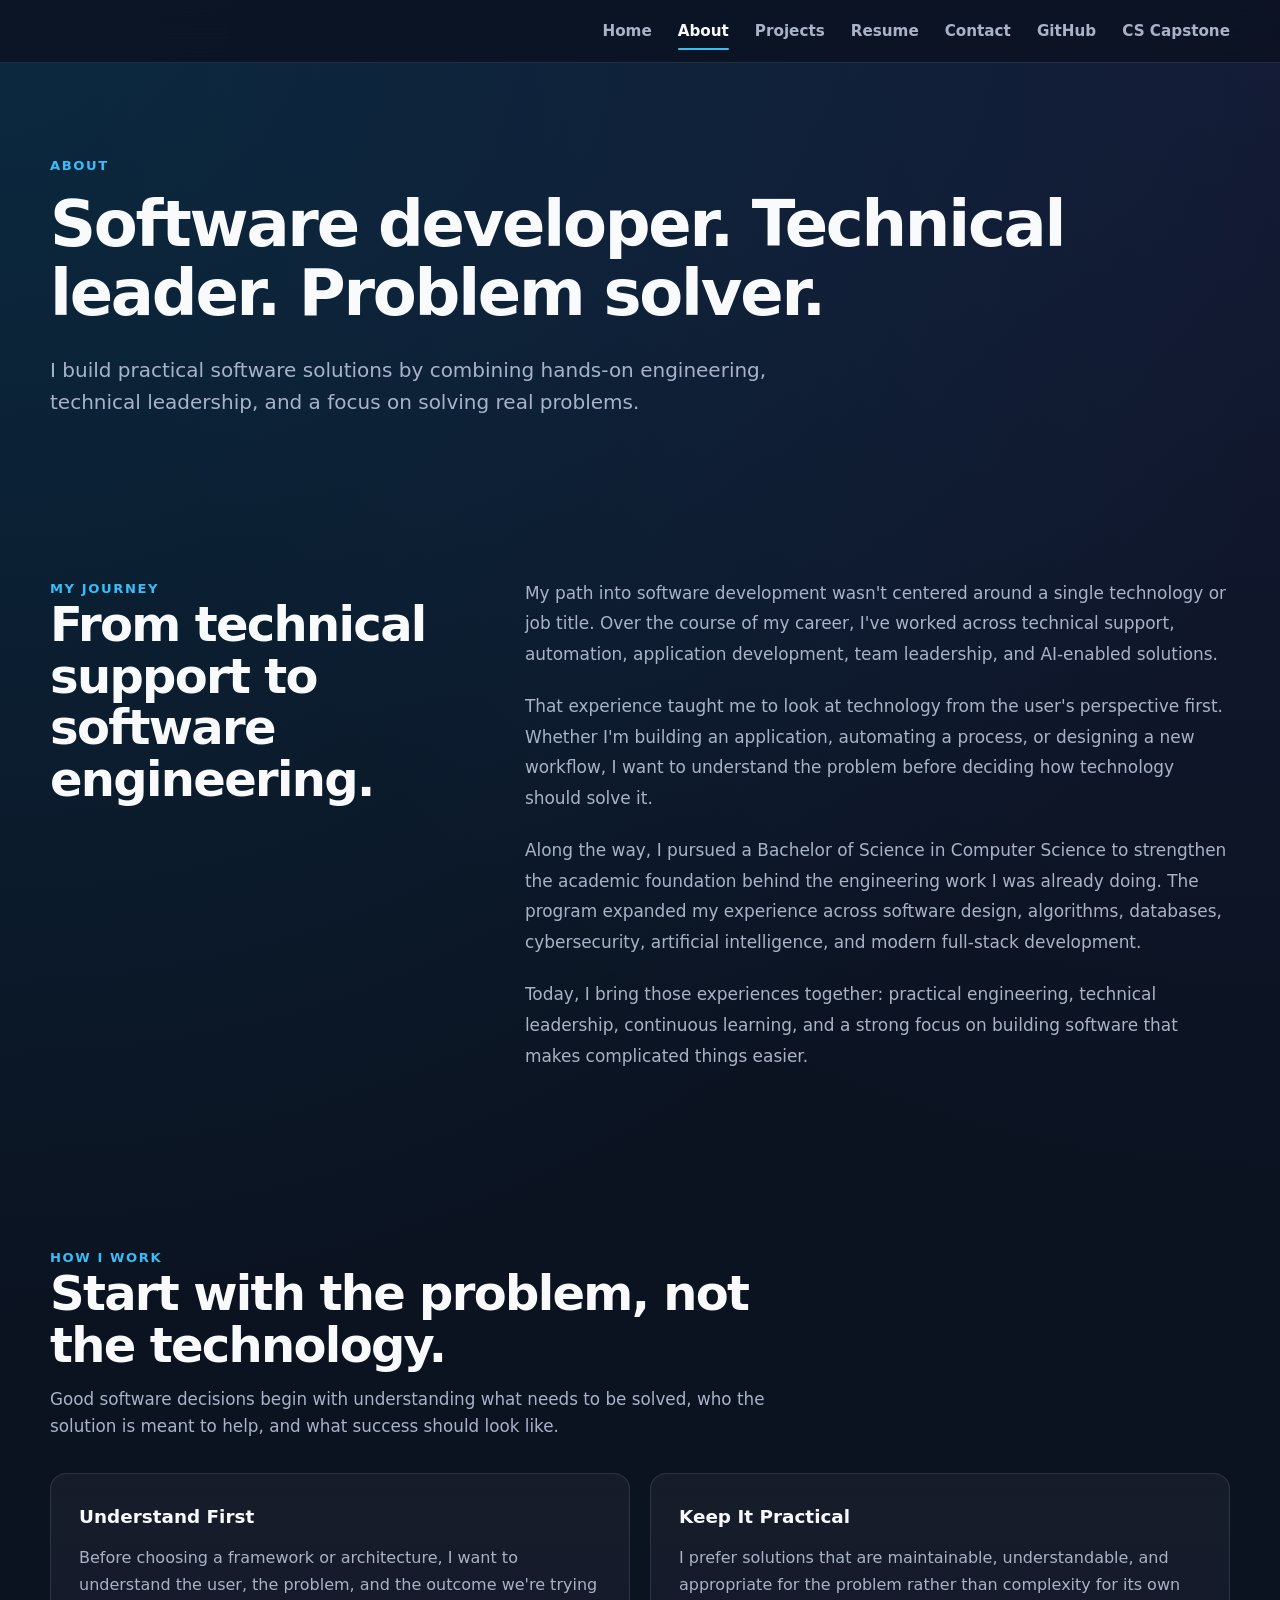
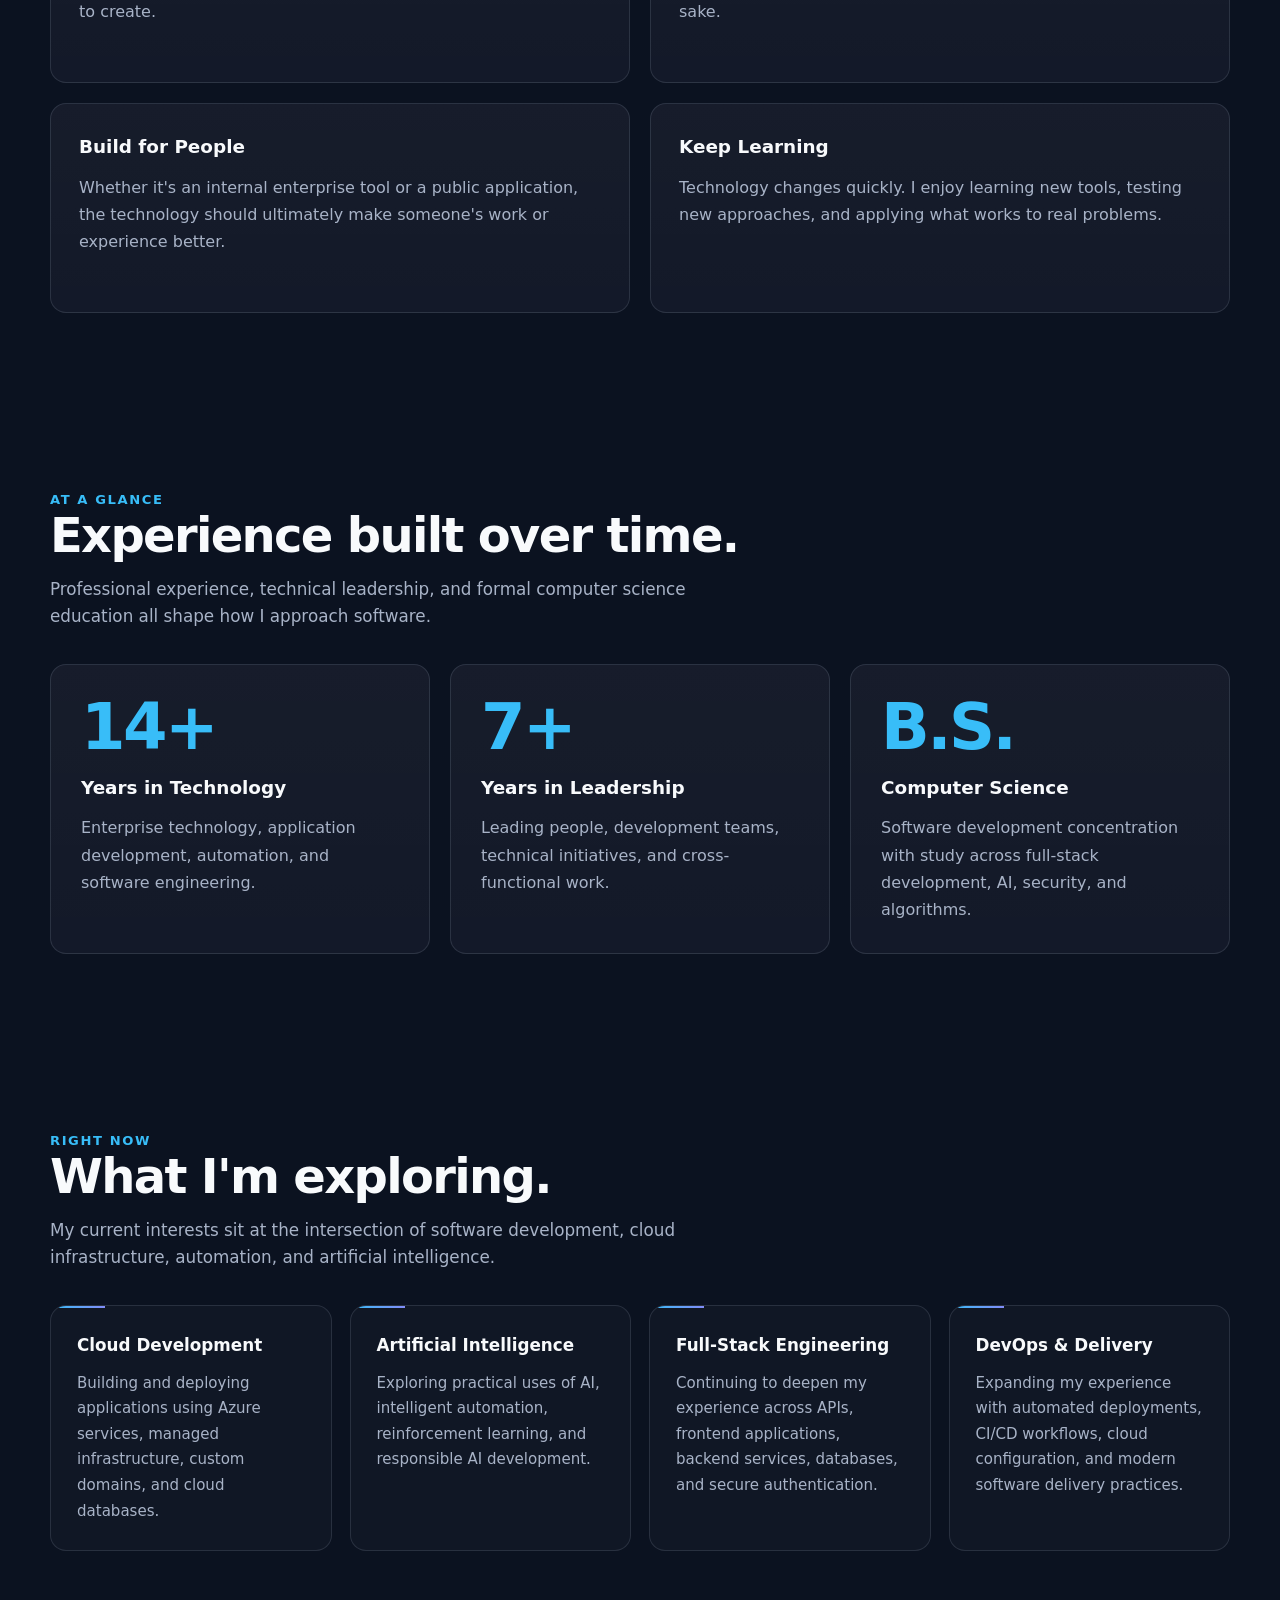
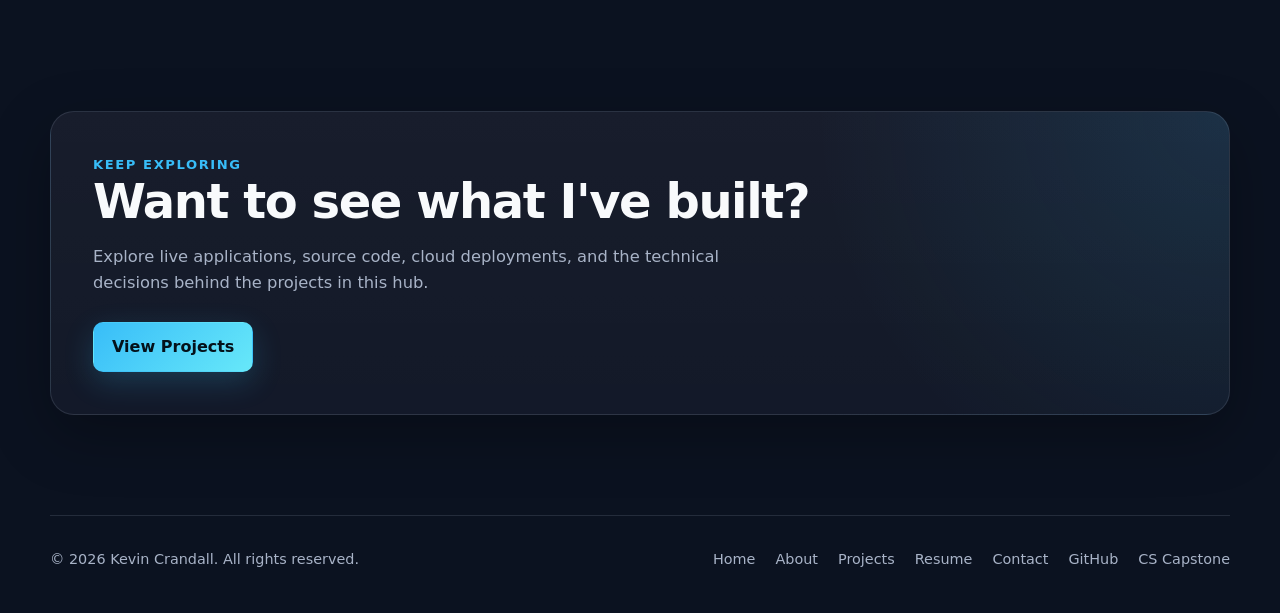
==== commit 2e79af01: "Enhance navigation with dropdown menus for project case studies - Updated CSS to style new navigatio" ====
--- a/about.html
+++ b/about.html
@@ -35,7 +35,23 @@
         <div class="nav-links" id="primary-nav-links">
           <a href="index.html">Home</a>
           <a href="about.html" aria-current="page">About</a>
-          <a href="projects.html">Projects</a>
+
+          <div class="nav-item">
+            <a class="nav-link-main" href="projects.html">Projects</a>
+            <button
+              class="nav-dropdown-toggle"
+              type="button"
+              aria-expanded="false"
+              aria-label="Toggle project case studies"
+              aria-controls="projects-submenu"
+            ></button>
+            <div class="nav-submenu" id="projects-submenu">
+              <a href="projects/travlr.html">Travlr Getaways Case Study</a>
+              <a href="projects/pirate-agent.html">Pirate Intelligent Agent Case Study</a>
+              <a href="projects/developer-hub.html">Developer Hub Case Study</a>
+            </div>
+          </div>
+
           <a href="resume.html">Resume</a>
           <a href="contact.html">Contact</a>
 
--- a/assets/css/styles.css
+++ b/assets/css/styles.css
@@ -168,7 +168,12 @@
   gap: 26px;
 }
 
-.nav-links a {
+.nav-item {
+  position: relative;
+}
+
+.nav-links a,
+.nav-links button {
   position: relative;
 
   color: var(--text-muted);
@@ -181,7 +186,9 @@
 }
 
 .nav-links a:hover,
-.nav-links a:focus-visible {
+.nav-links a:focus-visible,
+.nav-links button:hover,
+.nav-links button:focus-visible {
   color: var(--text);
   transform: translateY(-1px);
 }
@@ -208,6 +215,63 @@
 .nav-links a:hover::after,
 .nav-links a:focus-visible::after {
   transform: scaleX(1);
+}
+
+.nav-link-main {
+  display: inline-flex;
+  align-items: center;
+}
+
+.nav-dropdown-toggle {
+  display: none;
+  align-items: center;
+  justify-content: center;
+  width: 28px;
+  height: 28px;
+  padding: 0;
+  border: 0;
+  background: transparent;
+  color: inherit;
+  cursor: pointer;
+}
+
+.nav-dropdown-toggle::before {
+  content: "▾";
+  display: block;
+  font-size: 0.9rem;
+  line-height: 1;
+}
+
+.nav-dropdown-toggle[aria-expanded="true"]::before {
+  content: "▴";
+}
+
+.nav-submenu {
+  display: none;
+  flex-direction: column;
+  gap: 4px;
+  margin-top: 8px;
+  padding: 8px 10px;
+  border: 1px solid var(--border);
+  border-radius: var(--radius-sm);
+  background: rgba(11, 18, 32, 0.82);
+}
+
+.nav-submenu.is-open {
+  display: flex;
+}
+
+.nav-submenu a {
+  padding: 6px 8px;
+  border-radius: 8px;
+  color: var(--text-muted);
+  font-size: 0.86rem;
+}
+
+.nav-submenu a:hover,
+.nav-submenu a:focus-visible {
+  background: rgba(56, 189, 248, 0.08);
+  color: var(--text);
 }
 
 
@@ -1360,11 +1424,48 @@
     display: flex;
   }
 
-  .nav-links a {
+  .nav-item {
+    display: flex;
+    flex-wrap: wrap;
+    align-items: center;
+    justify-content: flex-start;
+    width: 100%;
+    margin: 0;
+  }
+
+  .nav-links a,
+  .nav-links button {
     width: 100%;
     padding: 10px 12px;
     border-radius: 10px;
     font-size: 0.92rem;
+    text-align: left;
+  }
+
+  .nav-item > a,
+  .nav-item > button {
+    width: auto;
+  }
+
+  .nav-link-main {
+    flex: 1 1 auto;
+    width: auto;
+    min-height: 42px;
+    text-align: left;
+  }
+
+  .nav-dropdown-toggle {
+    display: inline-flex;
+    width: 36px;
+    height: 42px;
+    flex: 0 0 36px;
+    margin-left: 6px;
+  }
+
+  .nav-submenu {
+    width: 100%;
+    margin: 0 0 8px;
+    padding: 8px 8px 10px;
   }
 
   .nav-links a::after {
@@ -1461,7 +1562,7 @@
 
   .nav-links a {
     flex: 1 1 auto;
-    text-align: center;
+    text-align: left;
     min-height: 32px;
   }
 
@@ -1735,4 +1836,235 @@
         grid-template-columns: 1fr;
     }
 
+}
+
+/* =========================================================
+   Project Case Studies
+   ========================================================= */
+
+.case-study-hero .page-intro {
+  max-width: 800px;
+}
+
+
+/* Two-column narrative sections */
+
+.case-study-layout {
+  display: grid;
+
+  grid-template-columns:
+    minmax(260px, 0.8fr)
+    minmax(0, 1.4fr);
+
+  gap: 72px;
+  align-items: start;
+}
+
+.case-study-layout .section-heading {
+  margin-bottom: 0;
+}
+
+.case-study-copy {
+  max-width: 760px;
+}
+
+.case-study-copy p {
+  margin: 0 0 22px;
+
+  color: var(--text-muted);
+
+  font-size: 1.05rem;
+  line-height: 1.8;
+}
+
+.case-study-copy p:last-child {
+  margin-bottom: 0;
+}
+
+
+/* Role / challenge cards */
+
+.case-study-role-grid {
+  display: grid;
+
+  grid-template-columns:
+    repeat(2, minmax(0, 1fr));
+
+  gap: 20px;
+}
+
+.case-study-card {
+  min-height: 190px;
+
+  padding: 28px;
+
+  border: 1px solid var(--border);
+  border-radius: var(--radius-md);
+
+  background:
+    linear-gradient(
+      180deg,
+      rgba(255, 255, 255, 0.03),
+      rgba(255, 255, 255, 0.015)
+    ),
+    var(--surface);
+
+  transition:
+    transform 0.22s ease,
+    border-color 0.22s ease,
+    background 0.22s ease;
+}
+
+.case-study-card:hover {
+  transform: translateY(-4px);
+
+  border-color: var(--border-strong);
+
+  background:
+    rgba(56, 189, 248, 0.045);
+}
+
+.case-study-card h3 {
+  margin: 0;
+
+  font-size: 1.1rem;
+}
+
+.case-study-card p {
+  margin: 12px 0 0;
+
+  color: var(--text-muted);
+
+  line-height: 1.75;
+}
+
+
+/* Architecture */
+
+.architecture-flow {
+  display: grid;
+
+  grid-template-columns:
+    repeat(7, auto);
+
+  align-items: stretch;
+
+  gap: 14px;
+
+  margin-top: 34px;
+}
+
+.architecture-node {
+  min-width: 0;
+
+  padding: 24px;
+
+  border: 1px solid var(--border);
+  border-radius: var(--radius-md);
+
+  background:
+    rgba(255, 255, 255, 0.025);
+}
+
+.architecture-node h3 {
+  margin: 8px 0 0;
+}
+
+.architecture-node p:last-child {
+  margin: 12px 0 0;
+
+  color: var(--text-muted);
+
+  font-size: 0.92rem;
+  line-height: 1.65;
+}
+
+.architecture-arrow {
+  display: flex;
+
+  align-items: center;
+  justify-content: center;
+
+  color: var(--accent);
+
+  font-size: 1.5rem;
+  font-weight: 700;
+
+  transform: rotate(-90deg);
+}
+
+
+/* Case-study lists */
+
+.case-study-list {
+  margin: 24px 0 0;
+  padding-left: 1.25rem;
+
+  color: var(--text-muted);
+}
+
+.case-study-list li {
+  margin-bottom: 12px;
+
+  line-height: 1.7;
+}
+
+.case-study-list li::marker {
+  color: var(--accent);
+}
+
+
+/* Technology stack */
+
+.case-study-tech {
+  max-width: 900px;
+
+  margin-top: 0;
+}
+
+
+/* =========================================================
+   Case Study Responsive
+   ========================================================= */
+
+@media (max-width: 1000px) {
+
+  .case-study-layout {
+    grid-template-columns: 1fr;
+    gap: 28px;
+  }
+
+  .case-study-layout .section-heading {
+    max-width: 720px;
+  }
+
+  .architecture-flow {
+    grid-template-columns: 1fr;
+  }
+
+  .architecture-arrow {
+    min-height: 24px;
+
+    transform: none;
+  }
+
+}
+
+
+@media (max-width: 700px) {
+
+  .case-study-role-grid {
+    grid-template-columns: 1fr;
+  }
+
+  .case-study-card {
+    min-height: auto;
+
+    padding: 24px;
+  }
+
+  .architecture-node {
+    padding: 22px;
+  }
+
 }
